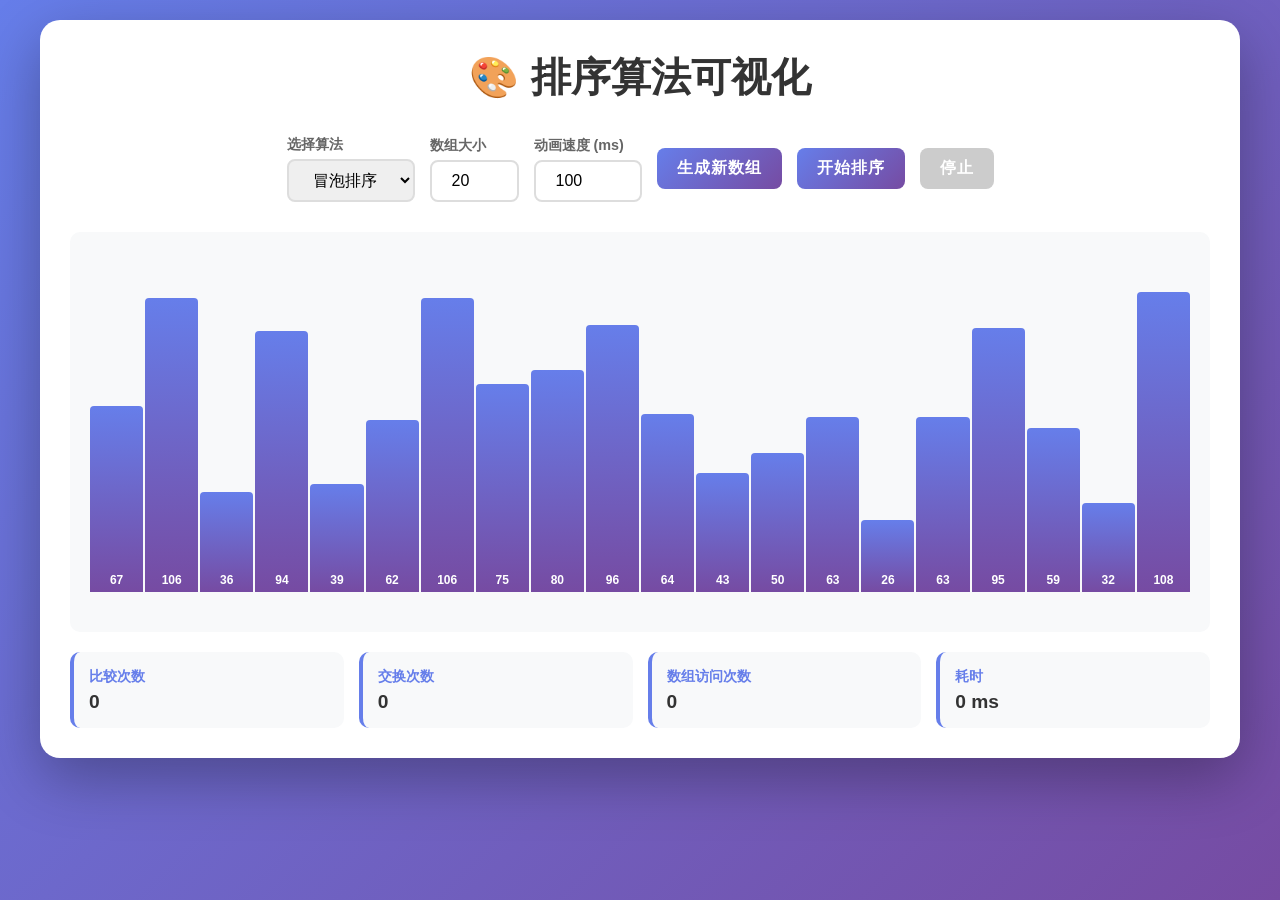
==== sorting_visualizer.html @ 90b19e43 "Initial commit: Complete sorting algorithms implementation with visualization - Implemented bubble s" ====
<!DOCTYPE html>
<html lang="zh-CN">
<head>
    <meta charset="UTF-8">
    <meta name="viewport" content="width=device-width, initial-scale=1.0">
    <title>排序算法可视化</title>
    <style>
        * {
            margin: 0;
            padding: 0;
            box-sizing: border-box;
        }

        body {
            font-family: 'Segoe UI', Tahoma, Geneva, Verdana, sans-serif;
            background: linear-gradient(135deg, #667eea 0%, #764ba2 100%);
            min-height: 100vh;
            padding: 20px;
        }

        .container {
            max-width: 1200px;
            margin: 0 auto;
            background: white;
            border-radius: 20px;
            padding: 30px;
            box-shadow: 0 20px 60px rgba(0, 0, 0, 0.3);
        }

        h1 {
            text-align: center;
            color: #333;
            margin-bottom: 30px;
            font-size: 2.5em;
        }

        .controls {
            display: flex;
            gap: 15px;
            margin-bottom: 30px;
            flex-wrap: wrap;
            justify-content: center;
            align-items: center;
        }

        .control-group {
            display: flex;
            flex-direction: column;
            gap: 5px;
        }

        label {
            font-size: 0.9em;
            color: #666;
            font-weight: 600;
        }

        select, input, button {
            padding: 10px 20px;
            font-size: 16px;
            border: 2px solid #ddd;
            border-radius: 8px;
            outline: none;
            transition: all 0.3s;
        }

        select:hover, input:hover {
            border-color: #667eea;
        }

        select:focus, input:focus {
            border-color: #667eea;
            box-shadow: 0 0 0 3px rgba(102, 126, 234, 0.1);
        }

        button {
            background: linear-gradient(135deg, #667eea 0%, #764ba2 100%);
            color: white;
            border: none;
            cursor: pointer;
            font-weight: 600;
            text-transform: uppercase;
            letter-spacing: 1px;
        }

        button:hover {
            transform: translateY(-2px);
            box-shadow: 0 5px 20px rgba(102, 126, 234, 0.4);
        }

        button:disabled {
            background: #ccc;
            cursor: not-allowed;
            transform: none;
        }

        .visualization {
            background: #f8f9fa;
            border-radius: 10px;
            padding: 40px 20px;
            min-height: 400px;
            display: flex;
            align-items: flex-end;
            justify-content: center;
            gap: 2px;
            margin-bottom: 20px;
        }

        .bar {
            background: linear-gradient(180deg, #667eea 0%, #764ba2 100%);
            border-radius: 4px 4px 0 0;
            transition: all 0.3s;
            position: relative;
            display: flex;
            align-items: flex-end;
            justify-content: center;
        }

        .bar.comparing {
            background: linear-gradient(180deg, #f093fb 0%, #f5576c 100%);
        }

        .bar.sorted {
            background: linear-gradient(180deg, #4facfe 0%, #00f2fe 100%);
        }

        .bar.swapping {
            background: linear-gradient(180deg, #43e97b 0%, #38f9d7 100%);
        }

        .bar-value {
            color: white;
            font-size: 12px;
            font-weight: bold;
            padding: 5px;
        }

        .info {
            display: grid;
            grid-template-columns: repeat(auto-fit, minmax(200px, 1fr));
            gap: 15px;
            margin-top: 20px;
        }

        .info-card {
            background: #f8f9fa;
            padding: 15px;
            border-radius: 10px;
            border-left: 4px solid #667eea;
        }

        .info-card h3 {
            color: #667eea;
            margin-bottom: 5px;
            font-size: 0.9em;
        }

        .info-card p {
            color: #333;
            font-size: 1.2em;
            font-weight: 600;
        }

        .status {
            text-align: center;
            padding: 10px;
            border-radius: 8px;
            margin-bottom: 20px;
            font-weight: 600;
        }

        .status.sorting {
            background: #fff3cd;
            color: #856404;
        }

        .status.completed {
            background: #d4edda;
            color: #155724;
        }
    </style>
</head>
<body>
    <div class="container">
        <h1>🎨 排序算法可视化</h1>
        
        <div class="controls">
            <div class="control-group">
                <label>选择算法</label>
                <select id="algorithm">
                    <option value="bubble">冒泡排序</option>
                    <option value="quick">快速排序</option>
                    <option value="merge">归并排序</option>
                </select>
            </div>
            
            <div class="control-group">
                <label>数组大小</label>
                <input type="number" id="arraySize" min="5" max="50" value="20">
            </div>
            
            <div class="control-group">
                <label>动画速度 (ms)</label>
                <input type="number" id="speed" min="10" max="1000" value="100" step="10">
            </div>
            
            <button id="generateBtn">生成新数组</button>
            <button id="sortBtn">开始排序</button>
            <button id="stopBtn" disabled>停止</button>
        </div>

        <div id="status" class="status" style="display: none;"></div>
        
        <div class="visualization" id="visualization"></div>
        
        <div class="info">
            <div class="info-card">
                <h3>比较次数</h3>
                <p id="comparisons">0</p>
            </div>
            <div class="info-card">
                <h3>交换次数</h3>
                <p id="swaps">0</p>
            </div>
            <div class="info-card">
                <h3>数组访问次数</h3>
                <p id="accesses">0</p>
            </div>
            <div class="info-card">
                <h3>耗时</h3>
                <p id="time">0 ms</p>
            </div>
        </div>
    </div>

    <script>
        class SortingVisualizer {
            constructor() {
                this.array = [];
                this.comparisons = 0;
                this.swaps = 0;
                this.accesses = 0;
                this.startTime = 0;
                this.isSorting = false;
                this.shouldStop = false;
                
                this.initElements();
                this.initEventListeners();
                this.generateArray();
            }

            initElements() {
                this.visualization = document.getElementById('visualization');
                this.algorithmSelect = document.getElementById('algorithm');
                this.arraySizeInput = document.getElementById('arraySize');
                this.speedInput = document.getElementById('speed');
                this.generateBtn = document.getElementById('generateBtn');
                this.sortBtn = document.getElementById('sortBtn');
                this.stopBtn = document.getElementById('stopBtn');
                this.statusDiv = document.getElementById('status');
                this.comparisonsSpan = document.getElementById('comparisons');
                this.swapsSpan = document.getElementById('swaps');
                this.accessesSpan = document.getElementById('accesses');
                this.timeSpan = document.getElementById('time');
            }

            initEventListeners() {
                this.generateBtn.addEventListener('click', () => this.generateArray());
                this.sortBtn.addEventListener('click', () => this.startSort());
                this.stopBtn.addEventListener('click', () => this.stopSort());
            }

            generateArray() {
                if (this.isSorting) return;
                
                const size = parseInt(this.arraySizeInput.value);
                this.array = Array.from({length: size}, () => Math.floor(Math.random() * 100) + 10);
                this.resetStats();
                this.renderBars();
            }

            resetStats() {
                this.comparisons = 0;
                this.swaps = 0;
                this.accesses = 0;
                this.updateStats();
                this.statusDiv.style.display = 'none';
            }

            updateStats() {
                this.comparisonsSpan.textContent = this.comparisons;
                this.swapsSpan.textContent = this.swaps;
                this.accessesSpan.textContent = this.accesses;
                
                if (this.startTime) {
                    const elapsed = Date.now() - this.startTime;
                    this.timeSpan.textContent = elapsed + ' ms';
                }
            }

            renderBars(highlightIndices = [], colors = []) {
                this.visualization.innerHTML = '';
                const maxValue = Math.max(...this.array);
                const barWidth = Math.max(20, Math.min(60, (this.visualization.offsetWidth - this.array.length * 2) / this.array.length));
                
                this.array.forEach((value, index) => {
                    const bar = document.createElement('div');
                    bar.className = 'bar';
                    bar.style.height = `${(value / maxValue) * 300}px`;
                    bar.style.width = `${barWidth}px`;
                    
                    if (highlightIndices.includes(index)) {
                        bar.classList.add(colors[highlightIndices.indexOf(index)] || 'comparing');
                    }
                    
                    const valueSpan = document.createElement('span');
                    valueSpan.className = 'bar-value';
                    valueSpan.textContent = value;
                    bar.appendChild(valueSpan);
                    
                    this.visualization.appendChild(bar);
                });
            }

            async sleep() {
                const speed = parseInt(this.speedInput.value);
                await new Promise(resolve => setTimeout(resolve, speed));
            }

            async startSort() {
                if (this.isSorting) return;
                
                this.isSorting = true;
                this.shouldStop = false;
                this.startTime = Date.now();
                this.sortBtn.disabled = true;
                this.stopBtn.disabled = false;
                this.generateBtn.disabled = true;
                
                this.showStatus('正在排序...', 'sorting');
                
                const algorithm = this.algorithmSelect.value;
                
                try {
                    switch(algorithm) {
                        case 'bubble':
                            await this.bubbleSort();
                            break;
                        case 'quick':
                            await this.quickSort(0, this.array.length - 1);
                            break;
                        case 'merge':
                            await this.mergeSort(0, this.array.length - 1);
                            break;
                    }
                    
                    if (!this.shouldStop) {
                        this.showStatus('排序完成！', 'completed');
                        await this.highlightSorted();
                    } else {
                        this.showStatus('排序已停止', 'sorting');
                    }
                } catch (e) {
                    console.error(e);
                }
                
                this.isSorting = false;
                this.sortBtn.disabled = false;
                this.stopBtn.disabled = true;
                this.generateBtn.disabled = false;
            }

            stopSort() {
                this.shouldStop = true;
            }

            showStatus(message, className) {
                this.statusDiv.textContent = message;
                this.statusDiv.className = 'status ' + className;
                this.statusDiv.style.display = 'block';
            }

            async highlightSorted() {
                for (let i = 0; i < this.array.length; i++) {
                    if (this.shouldStop) break;
                    this.renderBars([i], ['sorted']);
                    await this.sleep();
                }
            }

            async bubbleSort() {
                const n = this.array.length;
                
                for (let i = 0; i < n && !this.shouldStop; i++) {
                    let swapped = false;
                    
                    for (let j = 0; j < n - i - 1 && !this.shouldStop; j++) {
                        this.comparisons++;
                        this.accesses += 2;
                        this.updateStats();
                        
                        this.renderBars([j, j + 1], ['comparing', 'comparing']);
                        await this.sleep();
                        
                        if (this.array[j] > this.array[j + 1]) {
                            [this.array[j], this.array[j + 1]] = [this.array[j + 1], this.array[j]];
                            this.swaps++;
                            this.accesses += 4;
                            swapped = true;
                            
                            this.renderBars([j, j + 1], ['swapping', 'swapping']);
                            await this.sleep();
                        }
                    }
                    
                    if (!swapped) break;
                }
                
                this.renderBars();
            }

            async quickSort(low, high) {
                if (low < high && !this.shouldStop) {
                    const pi = await this.partition(low, high);
                    await this.quickSort(low, pi - 1);
                    await this.quickSort(pi + 1, high);
                }
            }

            async partition(low, high) {
                const pivot = this.array[high];
                this.accesses++;
                let i = low - 1;
                
                for (let j = low; j < high && !this.shouldStop; j++) {
                    this.comparisons++;
                    this.accesses++;
                    this.updateStats();
                    
                    this.renderBars([j, high], ['comparing', 'comparing']);
                    await this.sleep();
                    
                    if (this.array[j] < pivot) {
                        i++;
                        [this.array[i], this.array[j]] = [this.array[j], this.array[i]];
                        this.swaps++;
                        this.accesses += 4;
                        
                        this.renderBars([i, j], ['swapping', 'swapping']);
                        await this.sleep();
                    }
                }
                
                [this.array[i + 1], this.array[high]] = [this.array[high], this.array[i + 1]];
                this.swaps++;
                this.accesses += 4;
                this.renderBars([i + 1, high], ['swapping', 'swapping']);
                await this.sleep();
                
                return i + 1;
            }

            async mergeSort(left, right) {
                if (left < right && !this.shouldStop) {
                    const mid = Math.floor((left + right) / 2);
                    await this.mergeSort(left, mid);
                    await this.mergeSort(mid + 1, right);
                    await this.merge(left, mid, right);
                }
            }

            async merge(left, mid, right) {
                const leftArr = this.array.slice(left, mid + 1);
                const rightArr = this.array.slice(mid + 1, right + 1);
                this.accesses += (right - left + 1);
                
                let i = 0, j = 0, k = left;
                
                while (i < leftArr.length && j < rightArr.length && !this.shouldStop) {
                    this.comparisons++;
                    this.updateStats();
                    
                    this.renderBars([left + i, mid + 1 + j], ['comparing', 'comparing']);
                    await this.sleep();
                    
                    if (leftArr[i] <= rightArr[j]) {
                        this.array[k] = leftArr[i];
                        i++;
                    } else {
                        this.array[k] = rightArr[j];
                        j++;
                    }
                    this.accesses++;
                    k++;
                    
                    this.renderBars([k - 1], ['swapping']);
                    await this.sleep();
                }
                
                while (i < leftArr.length && !this.shouldStop) {
                    this.array[k] = leftArr[i];
                    this.accesses++;
                    i++;
                    k++;
                    this.renderBars([k - 1], ['swapping']);
                    await this.sleep();
                }
                
                while (j < rightArr.length && !this.shouldStop) {
                    this.array[k] = rightArr[j];
                    this.accesses++;
                    j++;
                    k++;
                    this.renderBars([k - 1], ['swapping']);
                    await this.sleep();
                }
                
                this.renderBars();
            }
        }

        // 初始化可视化器
        window.addEventListener('DOMContentLoaded', () => {
            new SortingVisualizer();
        });
    </script>
</body>
</html>
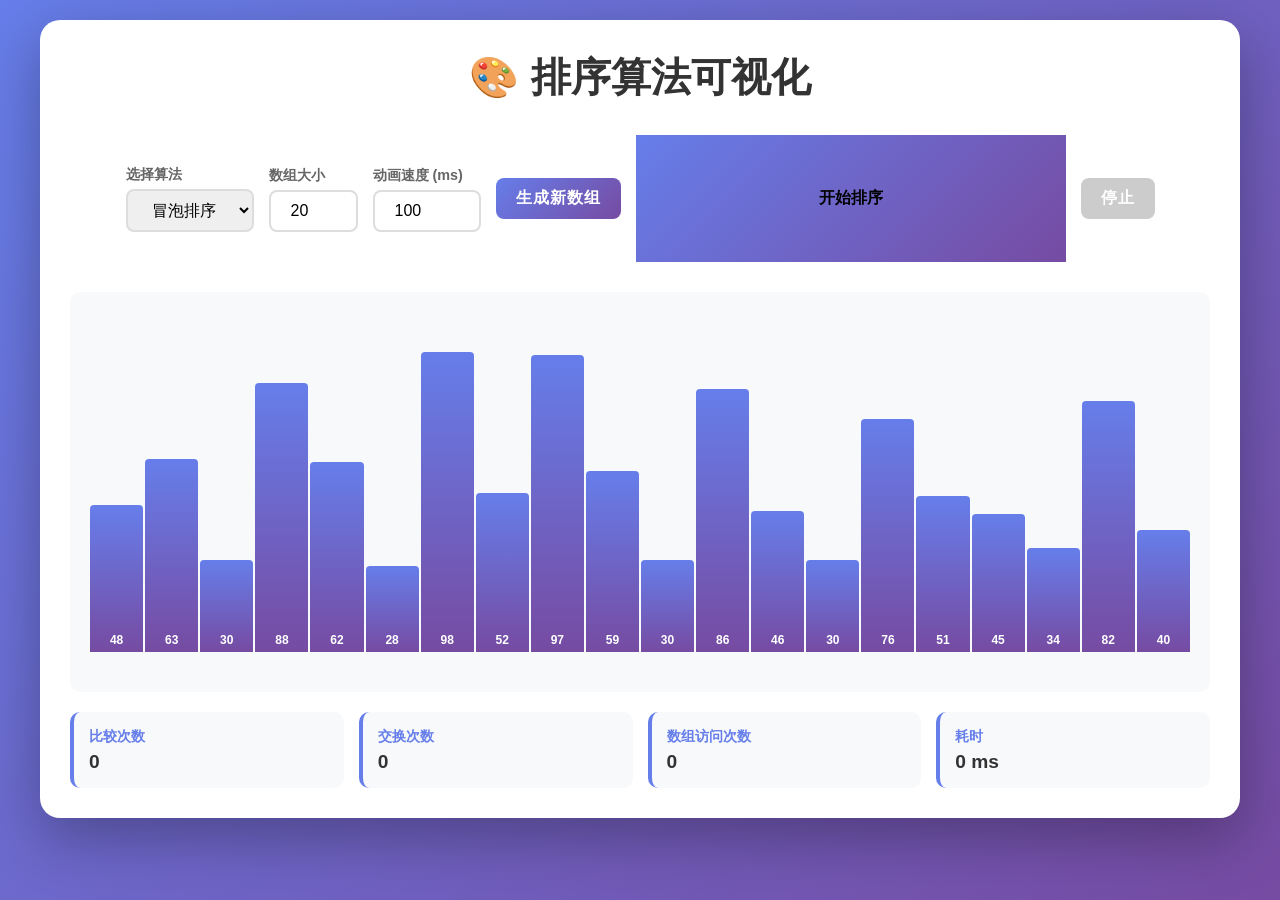
==== commit 7163bf13: "更新排序算法可视化项目和相关工具" ====
--- a/sorting_visualizer.html
+++ b/sorting_visualizer.html
@@ -92,6 +92,16 @@
             background: #ccc;
             cursor: not-allowed;
             transform: none;
+        }
+
+        #sortBtn {
+            transform: rotate(0deg);
+            border-radius: 0px;
+            width: 430px;
+            height: 127px;
+            padding: 0px;
+            letter-spacing: normal;
+            color: #000000;
         }
 
         .visualization {
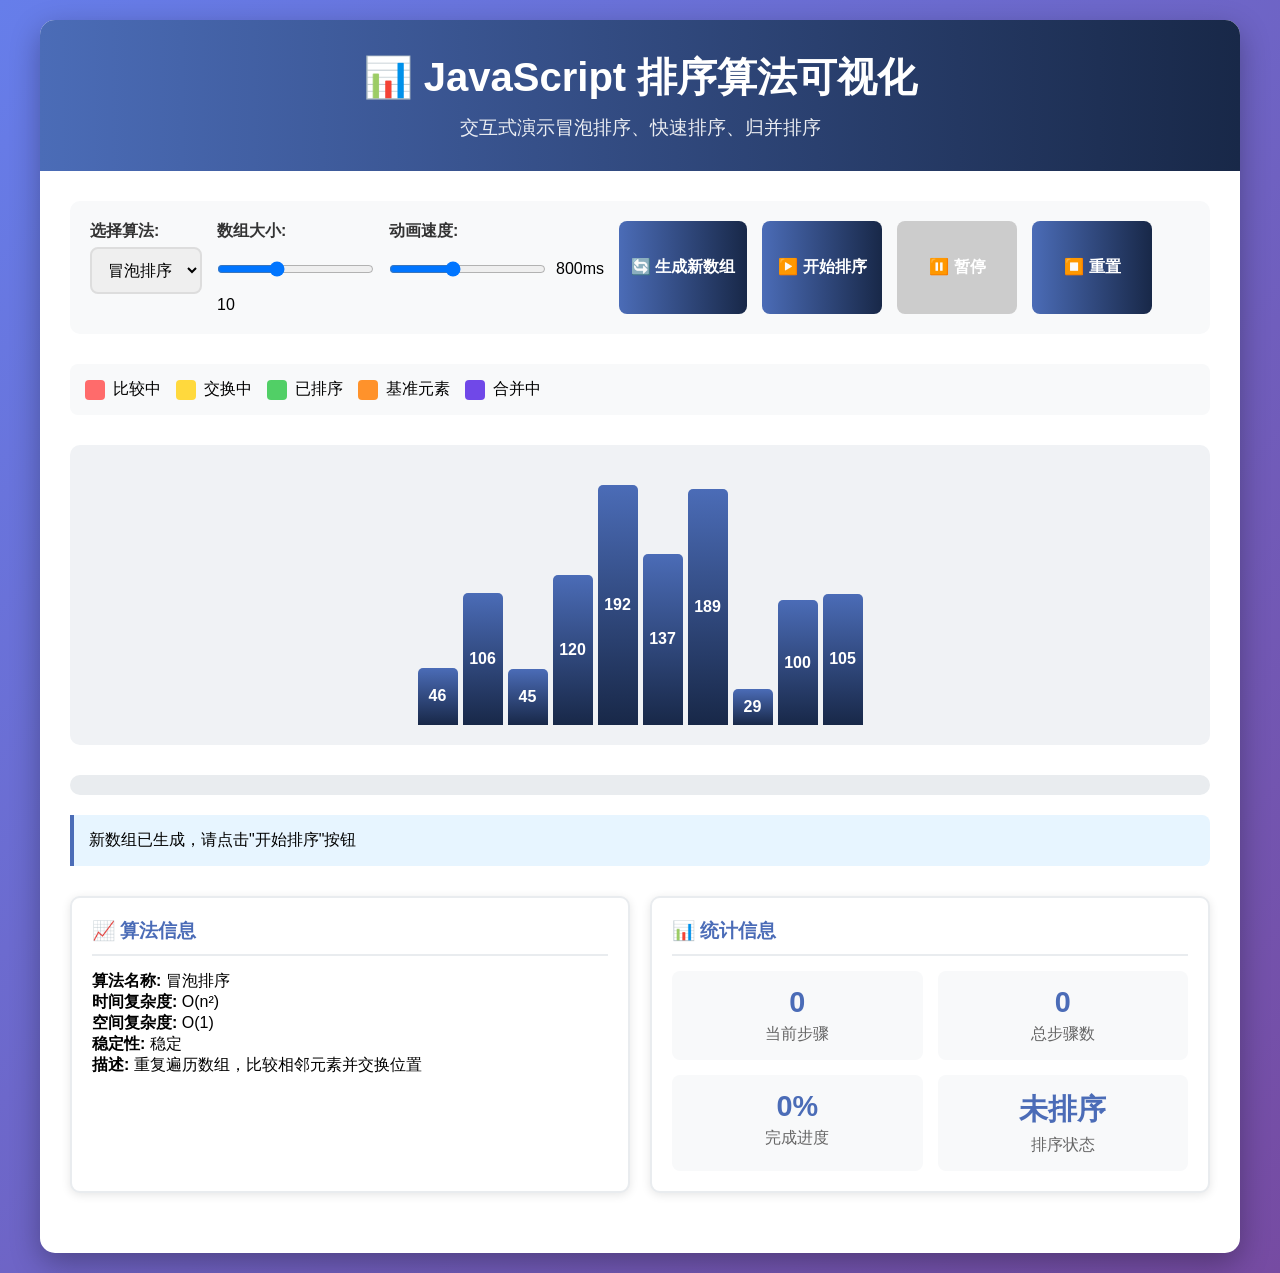
==== commit 78c0f1db: "feat(sorting): 添加Java排序算法实现和多语言排序演示平台 - 实现了冒泡排序、快速排序、归并排序三种经典算法的Java版本 - 添加了统计信息类用于记录比较次数、交换次数和执行时间 " ====
--- a/sorting_visualizer.html
+++ b/sorting_visualizer.html
@@ -3,7 +3,7 @@
 <head>
     <meta charset="UTF-8">
     <meta name="viewport" content="width=device-width, initial-scale=1.0">
-    <title>排序算法可视化</title>
+    <title>JavaScript 排序算法演示</title>
     <style>
         * {
             margin: 0;
@@ -12,7 +12,7 @@
         }
 
         body {
-            font-family: 'Segoe UI', Tahoma, Geneva, Verdana, sans-serif;
+            font-family: 'Arial', sans-serif;
             background: linear-gradient(135deg, #667eea 0%, #764ba2 100%);
             min-height: 100vh;
             padding: 20px;
@@ -22,25 +22,40 @@
             max-width: 1200px;
             margin: 0 auto;
             background: white;
-            border-radius: 20px;
+            border-radius: 15px;
+            box-shadow: 0 10px 30px rgba(0,0,0,0.3);
+            overflow: hidden;
+        }
+
+        .header {
+            background: linear-gradient(90deg, #4b6cb7, #182848);
+            color: white;
             padding: 30px;
-            box-shadow: 0 20px 60px rgba(0, 0, 0, 0.3);
-        }
-
-        h1 {
             text-align: center;
-            color: #333;
-            margin-bottom: 30px;
+        }
+
+        .header h1 {
             font-size: 2.5em;
+            margin-bottom: 10px;
+        }
+
+        .header p {
+            font-size: 1.2em;
+            opacity: 0.9;
+        }
+
+        .main-content {
+            padding: 30px;
         }
 
         .controls {
             display: flex;
+            flex-wrap: wrap;
             gap: 15px;
             margin-bottom: 30px;
-            flex-wrap: wrap;
-            justify-content: center;
-            align-items: center;
+            padding: 20px;
+            background: #f8f9fa;
+            border-radius: 10px;
         }
 
         .control-group {
@@ -50,42 +65,30 @@
         }
 
         label {
-            font-size: 0.9em;
-            color: #666;
-            font-weight: 600;
+            font-weight: bold;
+            color: #333;
         }
 
         select, input, button {
-            padding: 10px 20px;
-            font-size: 16px;
+            padding: 12px;
             border: 2px solid #ddd;
             border-radius: 8px;
-            outline: none;
-            transition: all 0.3s;
-        }
-
-        select:hover, input:hover {
-            border-color: #667eea;
-        }
-
-        select:focus, input:focus {
-            border-color: #667eea;
-            box-shadow: 0 0 0 3px rgba(102, 126, 234, 0.1);
+            font-size: 16px;
+            transition: all 0.3s ease;
         }
 
         button {
-            background: linear-gradient(135deg, #667eea 0%, #764ba2 100%);
+            background: linear-gradient(90deg, #4b6cb7, #182848);
             color: white;
             border: none;
             cursor: pointer;
-            font-weight: 600;
-            text-transform: uppercase;
-            letter-spacing: 1px;
-        }
-
-        button:hover {
+            font-weight: bold;
+            min-width: 120px;
+        }
+
+        button:hover:not(:disabled) {
             transform: translateY(-2px);
-            box-shadow: 0 5px 20px rgba(102, 126, 234, 0.4);
+            box-shadow: 0 5px 15px rgba(0,0,0,0.2);
         }
 
         button:disabled {
@@ -94,443 +97,553 @@
             transform: none;
         }
 
-        #sortBtn {
-            transform: rotate(0deg);
-            border-radius: 0px;
-            width: 430px;
-            height: 127px;
-            padding: 0px;
-            letter-spacing: normal;
-            color: #000000;
-        }
-
-        .visualization {
-            background: #f8f9fa;
+        .visualization-area {
+            margin: 30px 0;
+        }
+
+        .array-display {
+            display: flex;
+            justify-content: center;
+            align-items: flex-end;
+            height: 300px;
+            margin: 20px 0;
+            padding: 20px;
+            background: #f0f2f5;
             border-radius: 10px;
-            padding: 40px 20px;
-            min-height: 400px;
+            gap: 5px;
+        }
+
+        .bar {
+            background: linear-gradient(180deg, #4b6cb7, #182848);
+            color: white;
             display: flex;
-            align-items: flex-end;
+            align-items: center;
             justify-content: center;
-            gap: 2px;
-            margin-bottom: 20px;
-        }
-
-        .bar {
-            background: linear-gradient(180deg, #667eea 0%, #764ba2 100%);
-            border-radius: 4px 4px 0 0;
-            transition: all 0.3s;
+            font-weight: bold;
+            border-radius: 5px 5px 0 0;
+            transition: all 0.3s ease;
             position: relative;
-            display: flex;
-            align-items: flex-end;
-            justify-content: center;
+            min-width: 40px;
         }
 
         .bar.comparing {
-            background: linear-gradient(180deg, #f093fb 0%, #f5576c 100%);
+            background: linear-gradient(180deg, #ff6b6b, #ee5a52);
+            transform: scale(1.1);
+        }
+
+        .bar.swapping {
+            background: linear-gradient(180deg, #ffd93d, #ffa726);
+            transform: scale(1.15);
         }
 
         .bar.sorted {
-            background: linear-gradient(180deg, #4facfe 0%, #00f2fe 100%);
-        }
-
-        .bar.swapping {
-            background: linear-gradient(180deg, #43e97b 0%, #38f9d7 100%);
-        }
-
-        .bar-value {
-            color: white;
-            font-size: 12px;
-            font-weight: bold;
-            padding: 5px;
-        }
-
-        .info {
+            background: linear-gradient(180deg, #51cf66, #37b24d);
+        }
+
+        .bar.pivot {
+            background: linear-gradient(180deg, #ff922b, #f76707);
+            transform: scale(1.2);
+        }
+
+        .bar.merging {
+            background: linear-gradient(180deg, #7048e8, #5f3dc4);
+        }
+
+        .info-panel {
             display: grid;
-            grid-template-columns: repeat(auto-fit, minmax(200px, 1fr));
+            grid-template-columns: repeat(auto-fit, minmax(300px, 1fr));
+            gap: 20px;
+            margin: 30px 0;
+        }
+
+        .info-card {
+            background: white;
+            border: 2px solid #e9ecef;
+            border-radius: 10px;
+            padding: 20px;
+            box-shadow: 0 2px 10px rgba(0,0,0,0.1);
+        }
+
+        .info-card h3 {
+            color: #4b6cb7;
+            margin-bottom: 15px;
+            padding-bottom: 10px;
+            border-bottom: 2px solid #e9ecef;
+        }
+
+        .stats-grid {
+            display: grid;
+            grid-template-columns: 1fr 1fr;
             gap: 15px;
-            margin-top: 20px;
-        }
-
-        .info-card {
+        }
+
+        .stat-item {
             background: #f8f9fa;
             padding: 15px;
+            border-radius: 8px;
+            text-align: center;
+        }
+
+        .stat-value {
+            font-size: 1.8em;
+            font-weight: bold;
+            color: #4b6cb7;
+        }
+
+        .stat-label {
+            color: #666;
+            margin-top: 5px;
+        }
+
+        .progress-container {
+            width: 100%;
+            height: 20px;
+            background: #e9ecef;
             border-radius: 10px;
-            border-left: 4px solid #667eea;
-        }
-
-        .info-card h3 {
-            color: #667eea;
-            margin-bottom: 5px;
-            font-size: 0.9em;
-        }
-
-        .info-card p {
-            color: #333;
-            font-size: 1.2em;
-            font-weight: 600;
-        }
-
-        .status {
-            text-align: center;
-            padding: 10px;
+            overflow: hidden;
+            margin: 15px 0;
+        }
+
+        .progress-bar {
+            height: 100%;
+            background: linear-gradient(90deg, #4b6cb7, #182848);
+            border-radius: 10px;
+            transition: width 0.3s ease;
+            width: 0%;
+        }
+
+        .message-box {
+            background: #e7f5ff;
+            border-left: 4px solid #4b6cb7;
+            padding: 15px;
+            margin: 20px 0;
+            border-radius: 0 8px 8px 0;
+        }
+
+        .speed-control {
+            display: flex;
+            align-items: center;
+            gap: 10px;
+        }
+
+        .legend {
+            display: flex;
+            flex-wrap: wrap;
+            gap: 15px;
+            margin: 20px 0;
+            padding: 15px;
+            background: #f8f9fa;
             border-radius: 8px;
-            margin-bottom: 20px;
-            font-weight: 600;
-        }
-
-        .status.sorting {
-            background: #fff3cd;
-            color: #856404;
-        }
-
-        .status.completed {
-            background: #d4edda;
-            color: #155724;
+        }
+
+        .legend-item {
+            display: flex;
+            align-items: center;
+            gap: 8px;
+        }
+
+        .legend-color {
+            width: 20px;
+            height: 20px;
+            border-radius: 4px;
+        }
+
+        .comparing-color { background: #ff6b6b; }
+        .swapping-color { background: #ffd93d; }
+        .sorted-color { background: #51cf66; }
+        .pivot-color { background: #ff922b; }
+        .merging-color { background: #7048e8; }
+
+        @media (max-width: 768px) {
+            .controls {
+                flex-direction: column;
+            }
+            
+            .array-display {
+                height: 200px;
+                gap: 2px;
+            }
+            
+            .bar {
+                min-width: 25px;
+                font-size: 12px;
+            }
         }
     </style>
 </head>
 <body>
     <div class="container">
-        <h1>🎨 排序算法可视化</h1>
-        
-        <div class="controls">
-            <div class="control-group">
-                <label>选择算法</label>
-                <select id="algorithm">
-                    <option value="bubble">冒泡排序</option>
-                    <option value="quick">快速排序</option>
-                    <option value="merge">归并排序</option>
-                </select>
+        <div class="header">
+            <h1>📊 JavaScript 排序算法可视化</h1>
+            <p>交互式演示冒泡排序、快速排序、归并排序</p>
+        </div>
+
+        <div class="main-content">
+            <div class="controls">
+                <div class="control-group">
+                    <label for="algorithm">选择算法:</label>
+                    <select id="algorithm">
+                        <option value="bubble">冒泡排序</option>
+                        <option value="quick">快速排序</option>
+                        <option value="merge">归并排序</option>
+                    </select>
+                </div>
+
+                <div class="control-group">
+                    <label for="arraySize">数组大小:</label>
+                    <input type="range" id="arraySize" min="5" max="20" value="10">
+                    <span id="sizeValue">10</span>
+                </div>
+
+                <div class="control-group">
+                    <label for="speed">动画速度:</label>
+                    <div class="speed-control">
+                        <input type="range" id="speed" min="100" max="2000" value="800" step="100">
+                        <span id="speedValue">800ms</span>
+                    </div>
+                </div>
+
+                <button id="generateBtn">🔄 生成新数组</button>
+                <button id="startBtn">▶️ 开始排序</button>
+                <button id="pauseBtn" disabled>⏸️ 暂停</button>
+                <button id="resetBtn">⏹️ 重置</button>
             </div>
-            
-            <div class="control-group">
-                <label>数组大小</label>
-                <input type="number" id="arraySize" min="5" max="50" value="20">
+
+            <div class="legend">
+                <div class="legend-item">
+                    <div class="legend-color comparing-color"></div>
+                    <span>比较中</span>
+                </div>
+                <div class="legend-item">
+                    <div class="legend-color swapping-color"></div>
+                    <span>交换中</span>
+                </div>
+                <div class="legend-item">
+                    <div class="legend-color sorted-color"></div>
+                    <span>已排序</span>
+                </div>
+                <div class="legend-item">
+                    <div class="legend-color pivot-color"></div>
+                    <span>基准元素</span>
+                </div>
+                <div class="legend-item">
+                    <div class="legend-color merging-color"></div>
+                    <span>合并中</span>
+                </div>
             </div>
-            
-            <div class="control-group">
-                <label>动画速度 (ms)</label>
-                <input type="number" id="speed" min="10" max="1000" value="100" step="10">
+
+            <div class="visualization-area">
+                <div class="array-display" id="arrayDisplay">
+                    <!-- 数组元素将在这里动态生成 -->
+                </div>
             </div>
-            
-            <button id="generateBtn">生成新数组</button>
-            <button id="sortBtn">开始排序</button>
-            <button id="stopBtn" disabled>停止</button>
-        </div>
-
-        <div id="status" class="status" style="display: none;"></div>
-        
-        <div class="visualization" id="visualization"></div>
-        
-        <div class="info">
-            <div class="info-card">
-                <h3>比较次数</h3>
-                <p id="comparisons">0</p>
+
+            <div class="progress-container">
+                <div class="progress-bar" id="progressBar"></div>
             </div>
-            <div class="info-card">
-                <h3>交换次数</h3>
-                <p id="swaps">0</p>
+
+            <div class="message-box" id="messageBox">
+                请选择算法并点击"开始排序"按钮开始演示
             </div>
-            <div class="info-card">
-                <h3>数组访问次数</h3>
-                <p id="accesses">0</p>
-            </div>
-            <div class="info-card">
-                <h3>耗时</h3>
-                <p id="time">0 ms</p>
+
+            <div class="info-panel">
+                <div class="info-card">
+                    <h3>📈 算法信息</h3>
+                    <div id="algorithmInfo">
+                        <p><strong>算法名称:</strong> <span id="algoName">-</span></p>
+                        <p><strong>时间复杂度:</strong> <span id="timeComplexity">-</span></p>
+                        <p><strong>空间复杂度:</strong> <span id="spaceComplexity">-</span></p>
+                        <p><strong>稳定性:</strong> <span id="stability">-</span></p>
+                        <p><strong>描述:</strong> <span id="description">-</span></p>
+                    </div>
+                </div>
+
+                <div class="info-card">
+                    <h3>📊 统计信息</h3>
+                    <div class="stats-grid">
+                        <div class="stat-item">
+                            <div class="stat-value" id="currentStep">0</div>
+                            <div class="stat-label">当前步骤</div>
+                        </div>
+                        <div class="stat-item">
+                            <div class="stat-value" id="totalSteps">0</div>
+                            <div class="stat-label">总步骤数</div>
+                        </div>
+                        <div class="stat-item">
+                            <div class="stat-value" id="progressPercent">0%</div>
+                            <div class="stat-label">完成进度</div>
+                        </div>
+                        <div class="stat-item">
+                            <div class="stat-value" id="arrayStatus">未开始</div>
+                            <div class="stat-label">排序状态</div>
+                        </div>
+                    </div>
+                </div>
             </div>
         </div>
     </div>
 
+    <script src="javascript_sorting_demo.js"></script>
     <script>
         class SortingVisualizer {
             constructor() {
-                this.array = [];
-                this.comparisons = 0;
-                this.swaps = 0;
-                this.accesses = 0;
-                this.startTime = 0;
-                this.isSorting = false;
-                this.shouldStop = false;
+                this.demo = new SortingDemo();
+                this.currentAlgorithm = 'bubble';
+                this.animationSpeed = 800;
+                this.isRunning = false;
                 
-                this.initElements();
-                this.initEventListeners();
-                this.generateArray();
-            }
-
-            initElements() {
-                this.visualization = document.getElementById('visualization');
+                this.initializeElements();
+                this.bindEvents();
+                this.generateNewArray();
+                this.updateAlgorithmInfo();
+            }
+
+            initializeElements() {
+                // 控制元素
                 this.algorithmSelect = document.getElementById('algorithm');
-                this.arraySizeInput = document.getElementById('arraySize');
-                this.speedInput = document.getElementById('speed');
+                this.arraySizeSlider = document.getElementById('arraySize');
+                this.sizeValue = document.getElementById('sizeValue');
+                this.speedSlider = document.getElementById('speed');
+                this.speedValue = document.getElementById('speedValue');
                 this.generateBtn = document.getElementById('generateBtn');
-                this.sortBtn = document.getElementById('sortBtn');
-                this.stopBtn = document.getElementById('stopBtn');
-                this.statusDiv = document.getElementById('status');
-                this.comparisonsSpan = document.getElementById('comparisons');
-                this.swapsSpan = document.getElementById('swaps');
-                this.accessesSpan = document.getElementById('accesses');
-                this.timeSpan = document.getElementById('time');
-            }
-
-            initEventListeners() {
-                this.generateBtn.addEventListener('click', () => this.generateArray());
-                this.sortBtn.addEventListener('click', () => this.startSort());
-                this.stopBtn.addEventListener('click', () => this.stopSort());
-            }
-
-            generateArray() {
-                if (this.isSorting) return;
+                this.startBtn = document.getElementById('startBtn');
+                this.pauseBtn = document.getElementById('pauseBtn');
+                this.resetBtn = document.getElementById('resetBtn');
                 
-                const size = parseInt(this.arraySizeInput.value);
-                this.array = Array.from({length: size}, () => Math.floor(Math.random() * 100) + 10);
-                this.resetStats();
-                this.renderBars();
-            }
-
-            resetStats() {
-                this.comparisons = 0;
-                this.swaps = 0;
-                this.accesses = 0;
+                // 显示元素
+                this.arrayDisplay = document.getElementById('arrayDisplay');
+                this.progressBar = document.getElementById('progressBar');
+                this.messageBox = document.getElementById('messageBox');
+                
+                // 信息面板元素
+                this.algoName = document.getElementById('algoName');
+                this.timeComplexity = document.getElementById('timeComplexity');
+                this.spaceComplexity = document.getElementById('spaceComplexity');
+                this.stability = document.getElementById('stability');
+                this.description = document.getElementById('description');
+                this.currentStep = document.getElementById('currentStep');
+                this.totalSteps = document.getElementById('totalSteps');
+                this.progressPercent = document.getElementById('progressPercent');
+                this.arrayStatus = document.getElementById('arrayStatus');
+            }
+
+            bindEvents() {
+                this.algorithmSelect.addEventListener('change', (e) => {
+                    this.currentAlgorithm = e.target.value;
+                    this.updateAlgorithmInfo();
+                    this.resetVisualization();
+                });
+
+                this.arraySizeSlider.addEventListener('input', (e) => {
+                    this.sizeValue.textContent = e.target.value;
+                });
+
+                this.arraySizeSlider.addEventListener('change', () => {
+                    this.generateNewArray();
+                });
+
+                this.speedSlider.addEventListener('input', (e) => {
+                    this.animationSpeed = parseInt(e.target.value);
+                    this.speedValue.textContent = this.animationSpeed + 'ms';
+                });
+
+                this.generateBtn.addEventListener('click', () => {
+                    this.generateNewArray();
+                });
+
+                this.startBtn.addEventListener('click', () => {
+                    this.startSorting();
+                });
+
+                this.pauseBtn.addEventListener('click', () => {
+                    this.pauseSorting();
+                });
+
+                this.resetBtn.addEventListener('click', () => {
+                    this.resetVisualization();
+                });
+
+                // 键盘快捷键
+                document.addEventListener('keydown', (e) => {
+                    if (e.code === 'Space') {
+                        e.preventDefault();
+                        if (this.isRunning) {
+                            this.pauseSorting();
+                        } else {
+                            this.startSorting();
+                        }
+                    } else if (e.code === 'ArrowRight') {
+                        e.preventDefault();
+                        if (!this.isRunning && this.demo.currentStep < this.demo.steps.length - 1) {
+                            this.demo.nextStep();
+                        }
+                    } else if (e.code === 'ArrowLeft') {
+                        e.preventDefault();
+                        if (!this.isRunning && this.demo.currentStep > 0) {
+                            this.demo.prevStep();
+                        }
+                    }
+                });
+            }
+
+            generateNewArray() {
+                const size = parseInt(this.arraySizeSlider.value);
+                this.demo.generateRandomArray(size, 10, 200);
+                this.renderArray();
                 this.updateStats();
-                this.statusDiv.style.display = 'none';
-            }
-
-            updateStats() {
-                this.comparisonsSpan.textContent = this.comparisons;
-                this.swapsSpan.textContent = this.swaps;
-                this.accessesSpan.textContent = this.accesses;
+                this.showMessage('新数组已生成，请点击"开始排序"按钮');
+                this.arrayStatus.textContent = '未排序';
+            }
+
+            startSorting() {
+                if (this.isRunning) return;
+
+                this.isRunning = true;
+                this.startBtn.disabled = true;
+                this.pauseBtn.disabled = false;
+                this.generateBtn.disabled = true;
+                this.resetBtn.disabled = true;
+
+                let result;
+                switch(this.currentAlgorithm) {
+                    case 'bubble':
+                        result = this.demo.bubbleSort();
+                        break;
+                    case 'quick':
+                        result = this.demo.quickSort();
+                        break;
+                    case 'merge':
+                        result = this.demo.mergeSort();
+                        break;
+                }
+
+                this.demo.onStepUpdate = (step, current, total) => {
+                    this.updateVisualization(step, current, total);
+                };
+
+                this.demo.onAnimationComplete = () => {
+                    this.onSortingComplete();
+                };
+
+                this.demo.playAnimation(result.steps, this.animationSpeed);
+                this.showMessage(`开始执行${this.getAlgorithmName()}...`);
+                this.arrayStatus.textContent = '排序中';
+            }
+
+            pauseSorting() {
+                this.demo.pauseAnimation();
+                this.isRunning = false;
+                this.startBtn.disabled = false;
+                this.pauseBtn.disabled = true;
+                this.generateBtn.disabled = false;
+                this.resetBtn.disabled = false;
+                this.showMessage('排序已暂停');
+            }
+
+            resetVisualization() {
+                this.demo.pauseAnimation();
+                this.demo.resetArray();
+                this.isRunning = false;
+                this.startBtn.disabled = false;
+                this.pauseBtn.disabled = true;
+                this.generateBtn.disabled = false;
+                this.resetBtn.disabled = false;
+                this.renderArray();
+                this.updateStats();
+                this.progressBar.style.width = '0%';
+                this.showMessage('已重置到初始状态');
+                this.arrayStatus.textContent = '未排序';
+            }
+
+            updateVisualization(step, current, total) {
+                this.renderArray(step);
+                this.updateProgress(current, total);
+                this.updateStats(current, total);
+                this.showMessage(step.message);
+            }
+
+            renderArray(step = null) {
+                const array = step ? step.array : this.demo.array;
+                const comparing = step ? step.comparing || [] : [];
+                const swapping = step ? step.swapping || [] : [];
+                const sorted = step ? step.sorted || [] : [];
+                const pivot = step ? step.pivot || [] : [];
+                const merging = step ? step.merging || [] : [];
+
+                this.arrayDisplay.innerHTML = '';
                 
-                if (this.startTime) {
-                    const elapsed = Date.now() - this.startTime;
-                    this.timeSpan.textContent = elapsed + ' ms';
-                }
-            }
-
-            renderBars(highlightIndices = [], colors = []) {
-                this.visualization.innerHTML = '';
-                const maxValue = Math.max(...this.array);
-                const barWidth = Math.max(20, Math.min(60, (this.visualization.offsetWidth - this.array.length * 2) / this.array.length));
-                
-                this.array.forEach((value, index) => {
+                array.forEach((value, index) => {
                     const bar = document.createElement('div');
                     bar.className = 'bar';
-                    bar.style.height = `${(value / maxValue) * 300}px`;
-                    bar.style.width = `${barWidth}px`;
+                    bar.textContent = value;
+                    bar.style.height = `${(value / 200) * 250}px`;
                     
-                    if (highlightIndices.includes(index)) {
-                        bar.classList.add(colors[highlightIndices.indexOf(index)] || 'comparing');
+                    if (comparing.includes(index)) {
+                        bar.classList.add('comparing');
+                    }
+                    if (swapping.includes(index)) {
+                        bar.classList.add('swapping');
+                    }
+                    if (sorted.includes(index)) {
+                        bar.classList.add('sorted');
+                    }
+                    if (pivot.includes(index)) {
+                        bar.classList.add('pivot');
+                    }
+                    if (merging.includes(index)) {
+                        bar.classList.add('merging');
                     }
                     
-                    const valueSpan = document.createElement('span');
-                    valueSpan.className = 'bar-value';
-                    valueSpan.textContent = value;
-                    bar.appendChild(valueSpan);
-                    
-                    this.visualization.appendChild(bar);
-                });
-            }
-
-            async sleep() {
-                const speed = parseInt(this.speedInput.value);
-                await new Promise(resolve => setTimeout(resolve, speed));
-            }
-
-            async startSort() {
-                if (this.isSorting) return;
-                
-                this.isSorting = true;
-                this.shouldStop = false;
-                this.startTime = Date.now();
-                this.sortBtn.disabled = true;
-                this.stopBtn.disabled = false;
-                this.generateBtn.disabled = true;
-                
-                this.showStatus('正在排序...', 'sorting');
-                
-                const algorithm = this.algorithmSelect.value;
-                
-                try {
-                    switch(algorithm) {
-                        case 'bubble':
-                            await this.bubbleSort();
-                            break;
-                        case 'quick':
-                            await this.quickSort(0, this.array.length - 1);
-                            break;
-                        case 'merge':
-                            await this.mergeSort(0, this.array.length - 1);
-                            break;
-                    }
-                    
-                    if (!this.shouldStop) {
-                        this.showStatus('排序完成！', 'completed');
-                        await this.highlightSorted();
-                    } else {
-                        this.showStatus('排序已停止', 'sorting');
-                    }
-                } catch (e) {
-                    console.error(e);
-                }
-                
-                this.isSorting = false;
-                this.sortBtn.disabled = false;
-                this.stopBtn.disabled = true;
+                    this.arrayDisplay.appendChild(bar);
+                });
+            }
+
+            updateProgress(current, total) {
+                const percent = total > 0 ? Math.round((current / total) * 100) : 0;
+                this.progressBar.style.width = percent + '%';
+                this.progressPercent.textContent = percent + '%';
+            }
+
+            updateStats(current = 0, total = 0) {
+                this.currentStep.textContent = current;
+                this.totalSteps.textContent = total;
+            }
+
+            updateAlgorithmInfo() {
+                const info = this.demo.getAlgorithmInfo()[this.currentAlgorithm];
+                this.algoName.textContent = info.name;
+                this.timeComplexity.textContent = info.timeComplexity;
+                this.spaceComplexity.textContent = info.spaceComplexity;
+                this.stability.textContent = info.stability;
+                this.description.textContent = info.description;
+            }
+
+            showMessage(message) {
+                this.messageBox.textContent = message;
+            }
+
+            getAlgorithmName() {
+                const names = {
+                    'bubble': '冒泡排序',
+                    'quick': '快速排序',
+                    'merge': '归并排序'
+                };
+                return names[this.currentAlgorithm];
+            }
+
+            onSortingComplete() {
+                this.isRunning = false;
+                this.startBtn.disabled = false;
+                this.pauseBtn.disabled = true;
                 this.generateBtn.disabled = false;
-            }
-
-            stopSort() {
-                this.shouldStop = true;
-            }
-
-            showStatus(message, className) {
-                this.statusDiv.textContent = message;
-                this.statusDiv.className = 'status ' + className;
-                this.statusDiv.style.display = 'block';
-            }
-
-            async highlightSorted() {
-                for (let i = 0; i < this.array.length; i++) {
-                    if (this.shouldStop) break;
-                    this.renderBars([i], ['sorted']);
-                    await this.sleep();
-                }
-            }
-
-            async bubbleSort() {
-                const n = this.array.length;
-                
-                for (let i = 0; i < n && !this.shouldStop; i++) {
-                    let swapped = false;
-                    
-                    for (let j = 0; j < n - i - 1 && !this.shouldStop; j++) {
-                        this.comparisons++;
-                        this.accesses += 2;
-                        this.updateStats();
-                        
-                        this.renderBars([j, j + 1], ['comparing', 'comparing']);
-                        await this.sleep();
-                        
-                        if (this.array[j] > this.array[j + 1]) {
-                            [this.array[j], this.array[j + 1]] = [this.array[j + 1], this.array[j]];
-                            this.swaps++;
-                            this.accesses += 4;
-                            swapped = true;
-                            
-                            this.renderBars([j, j + 1], ['swapping', 'swapping']);
-                            await this.sleep();
-                        }
-                    }
-                    
-                    if (!swapped) break;
-                }
-                
-                this.renderBars();
-            }
-
-            async quickSort(low, high) {
-                if (low < high && !this.shouldStop) {
-                    const pi = await this.partition(low, high);
-                    await this.quickSort(low, pi - 1);
-                    await this.quickSort(pi + 1, high);
-                }
-            }
-
-            async partition(low, high) {
-                const pivot = this.array[high];
-                this.accesses++;
-                let i = low - 1;
-                
-                for (let j = low; j < high && !this.shouldStop; j++) {
-                    this.comparisons++;
-                    this.accesses++;
-                    this.updateStats();
-                    
-                    this.renderBars([j, high], ['comparing', 'comparing']);
-                    await this.sleep();
-                    
-                    if (this.array[j] < pivot) {
-                        i++;
-                        [this.array[i], this.array[j]] = [this.array[j], this.array[i]];
-                        this.swaps++;
-                        this.accesses += 4;
-                        
-                        this.renderBars([i, j], ['swapping', 'swapping']);
-                        await this.sleep();
-                    }
-                }
-                
-                [this.array[i + 1], this.array[high]] = [this.array[high], this.array[i + 1]];
-                this.swaps++;
-                this.accesses += 4;
-                this.renderBars([i + 1, high], ['swapping', 'swapping']);
-                await this.sleep();
-                
-                return i + 1;
-            }
-
-            async mergeSort(left, right) {
-                if (left < right && !this.shouldStop) {
-                    const mid = Math.floor((left + right) / 2);
-                    await this.mergeSort(left, mid);
-                    await this.mergeSort(mid + 1, right);
-                    await this.merge(left, mid, right);
-                }
-            }
-
-            async merge(left, mid, right) {
-                const leftArr = this.array.slice(left, mid + 1);
-                const rightArr = this.array.slice(mid + 1, right + 1);
-                this.accesses += (right - left + 1);
-                
-                let i = 0, j = 0, k = left;
-                
-                while (i < leftArr.length && j < rightArr.length && !this.shouldStop) {
-                    this.comparisons++;
-                    this.updateStats();
-                    
-                    this.renderBars([left + i, mid + 1 + j], ['comparing', 'comparing']);
-                    await this.sleep();
-                    
-                    if (leftArr[i] <= rightArr[j]) {
-                        this.array[k] = leftArr[i];
-                        i++;
-                    } else {
-                        this.array[k] = rightArr[j];
-                        j++;
-                    }
-                    this.accesses++;
-                    k++;
-                    
-                    this.renderBars([k - 1], ['swapping']);
-                    await this.sleep();
-                }
-                
-                while (i < leftArr.length && !this.shouldStop) {
-                    this.array[k] = leftArr[i];
-                    this.accesses++;
-                    i++;
-                    k++;
-                    this.renderBars([k - 1], ['swapping']);
-                    await this.sleep();
-                }
-                
-                while (j < rightArr.length && !this.shouldStop) {
-                    this.array[k] = rightArr[j];
-                    this.accesses++;
-                    j++;
-                    k++;
-                    this.renderBars([k - 1], ['swapping']);
-                    await this.sleep();
-                }
-                
-                this.renderBars();
-            }
-        }
-
-        // 初始化可视化器
-        window.addEventListener('DOMContentLoaded', () => {
+                this.resetBtn.disabled = false;
+                this.arrayStatus.textContent = '已完成';
+                this.showMessage(`${this.getAlgorithmName()}执行完成！🎉`);
+            }
+        }
+
+        // 初始化应用
+        document.addEventListener('DOMContentLoaded', () => {
             new SortingVisualizer();
         });
     </script>
